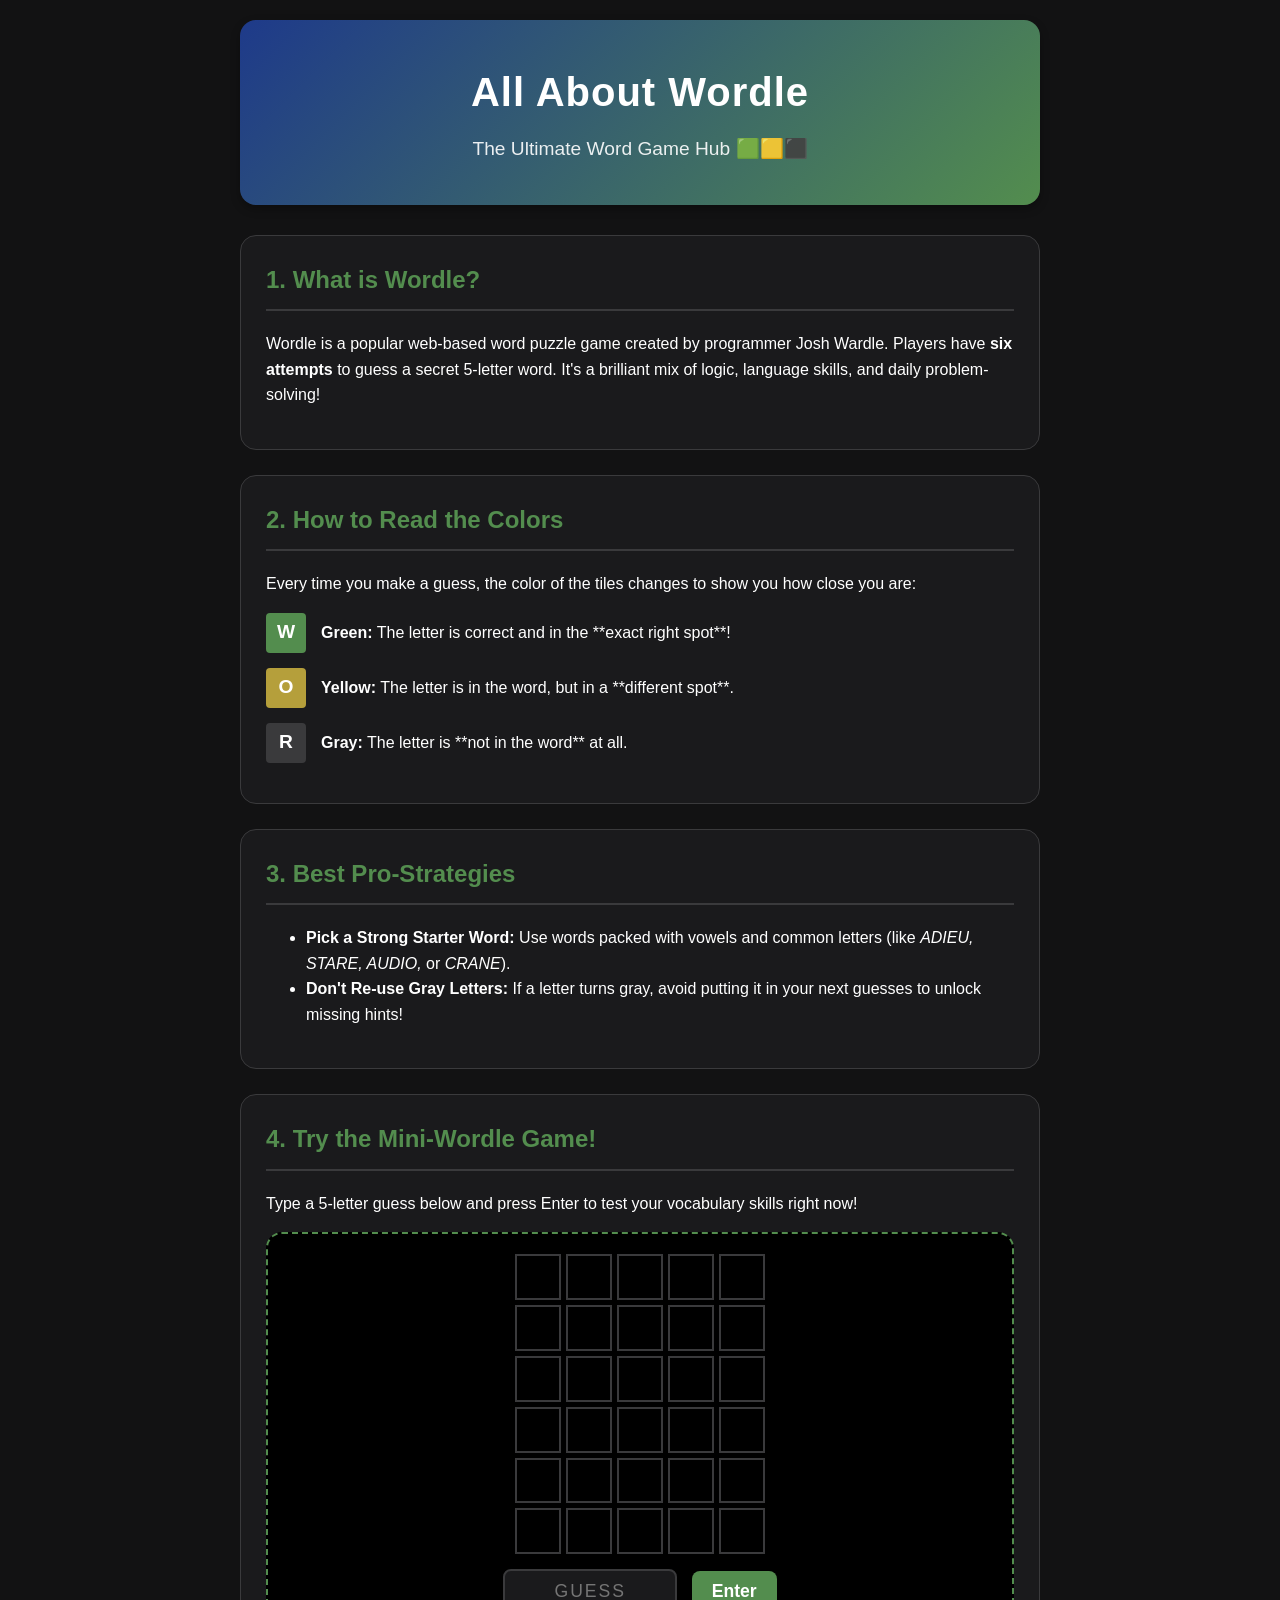
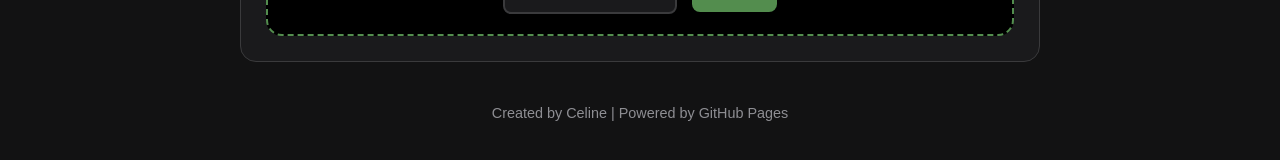
==== All about wordle.html @ fc1ab8c6 "Create All about wordle.html" ====
<!DOCTYPE html>
<html lang="en">
<head>
    <meta charset="UTF-8">
    <meta name="viewport" content="width=device-width, initial-scale=1.0">
    <title>All About Wordle 🟩🟨⬛</title>
    <style>
        /* Embedded styling to give this repository a sleek, custom dark mode look */
        :root {
            --green: #538d4e;
            --yellow: #b59f3b;
            --bg-dark: #121213;
            --card-dark: #1a1a1c;
            --border: #3a3a3c;
            --text: #ffffff;
        }

        body {
            font-family: -apple-system, BlinkMacSystemFont, "Segoe UI", Roboto, sans-serif;
            background-color: var(--bg-dark);
            color: var(--text);
            line-height: 1.6;
            margin: 0;
            padding: 20px;
        }

        .container {
            max-width: 800px;
            margin: 0 auto;
        }

        header {
            text-align: center;
            padding: 40px 0;
            background: linear-gradient(135deg, #1e3a8a, var(--green));
            color: white;
            border-radius: 16px;
            margin-bottom: 30px;
            box-shadow: 0 4px 10px rgba(0, 0, 0, 0.3);
        }

        h1 { margin: 0; font-size: 2.5rem; letter-spacing: 1px; }
        .subtitle { margin: 10px 0 0 0; opacity: 0.9; font-size: 1.2rem; }

        .card {
            background: var(--card-dark);
            padding: 25px;
            border-radius: 16px;
            margin-bottom: 25px;
            border: 1px solid var(--border);
        }

        h2 {
            color: var(--green);
            margin-top: 0;
            border-bottom: 2px solid var(--border);
            padding-bottom: 10px;
        }

        /* Color Guide Blocks */
        .color-example {
            display: flex;
            align-items: center;
            gap: 15px;
            margin: 15px 0;
        }

        .mini-tile {
            width: 40px;
            height: 40px;
            display: flex;
            justify-content: center;
            align-items: center;
            font-weight: bold;
            font-size: 1.2rem;
            border-radius: 4px;
        }

        .c-green { background-color: var(--green); }
        .c-yellow { background-color: var(--yellow); }
        .c-gray { background-color: var(--border); }

        /* Embedded Interactive Game Grid */
        .game-area {
            display: flex;
            flex-direction: column;
            align-items: center;
            background: #000000;
            padding: 20px;
            border-radius: 16px;
            border: 2px dashed var(--green);
        }

        #grid {
            display: grid;
            grid-template-rows: repeat(6, 1fr);
            grid-gap: 5px;
            width: 250px;
            height: 300px;
            margin-bottom: 15px;
        }

        .row {
            display: grid;
            grid-template-columns: repeat(5, 1fr);
            grid-gap: 5px;
        }

        .tile {
            border: 2px solid var(--border);
            display: flex;
            justify-content: center;
            align-items: center;
            font-size: 1.5rem;
            font-weight: bold;
            text-transform: uppercase;
        }

        .correct { background-color: var(--green); border-color: var(--green); }
        .present { background-color: var(--yellow); border-color: var(--yellow); }
        .absent { background-color: var(--border); border-color: var(--border); }

        #message {
            background: white;
            color: black;
            padding: 8px 16px;
            border-radius: 4px;
            font-weight: bold;
            margin-bottom: 10px;
            display: none;
        }

        input {
            background: var(--card-dark);
            color: white;
            border: 2px solid var(--border);
            padding: 10px;
            font-size: 1.1rem;
            border-radius: 8px;
            text-align: center;
            text-transform: uppercase;
            letter-spacing: 2px;
            width: 150px;
        }

        button.btn {
            background-color: var(--green);
            color: white;
            border: none;
            padding: 10px 20px;
            font-size: 1.1rem;
            border-radius: 8px;
            cursor: pointer;
            margin-left: 10px;
            font-weight: bold;
        }

        footer {
            text-align: center;
            margin-top: 40px;
            color: #8e8e93;
            font-size: 0.9rem;
        }
    </style>
</head>
<body>

<div class="container">

    <header>
        <h1>All About Wordle</h1>
        <p class="subtitle">The Ultimate Word Game Hub 🟩🟨⬛</p>
    </header>

    <!-- SECTION 1: WHAT IS WORDLE -->
    <div class="card">
        <h2>1. What is Wordle?</h2>
        <p>Wordle is a popular web-based word puzzle game created by programmer Josh Wardle. Players have <strong>six attempts</strong> to guess a secret 5-letter word. It's a brilliant mix of logic, language skills, and daily problem-solving!</p>
    </div>

    <!-- SECTION 2: HOW TO PLAY -->
    <div class="card">
        <h2>2. How to Read the Colors</h2>
        <p>Every time you make a guess, the color of the tiles changes to show you how close you are:</p>
        
        <div class="color-example">
            <div class="mini-tile c-green">W</div>
            <div><strong>Green:</strong> The letter is correct and in the **exact right spot**!</div>
        </div>

        <div class="color-example">
            <div class="mini-tile c-yellow">O</div>
            <div><strong>Yellow:</strong> The letter is in the word, but in a **different spot**.</div>
        </div>

        <div class="color-example">
            <div class="mini-tile c-gray">R</div>
            <div><strong>Gray:</strong> The letter is **not in the word** at all.</div>
        </div>
    </div>

    <!-- SECTION 3: TOP STRATEGIES -->
    <div class="card">
        <h2>3. Best Pro-Strategies</h2>
        <ul>
            <li><strong>Pick a Strong Starter Word:</strong> Use words packed with vowels and common letters (like <em>ADIEU, STARE, AUDIO,</em> or <em>CRANE</em>).</li>
            <li><strong>Don't Re-use Gray Letters:</strong> If a letter turns gray, avoid putting it in your next guesses to unlock missing hints!</li>
        </ul>
    </div>

    <!-- SECTION 4: LIVE INTERACTIVE MINI-GAME -->
    <div class="card">
        <h2>4. Try the Mini-Wordle Game!</h2>
        <p>Type a 5-letter guess below and press Enter to test your vocabulary skills right now!</p>
        
        <div class="game-area">
            <div id="message"></div>
            <div id="grid"></div>
            <div>
                <input type="text" id="guessInput" maxlength="5" placeholder="GUESS">
                <button class="btn" onclick="submitGuess()">Enter</button>
            </div>
        </div>
    </div>

    <footer>
        <p>Created by Celine | Powered by GitHub Pages</p>
    </footer>

</div>

<script>
    // Hidden word pool for the mini game
    const SECRETS = ["words", "games", "logic", "codes", "smart"];
    const TARGET_WORD = SECRETS[Math.floor(Math.random() * SECRETS.length)];
    let attempts = 0;
    const maxAttempts = 6;

    // Generate the board tiles
    const grid = document.getElementById("grid");
    for (let i = 0; i < maxAttempts; i++) {
        let row = document.createElement("div");
        row.className = "row";
        for (let j = 0; j < 5; j++) {
            let tile = document.createElement("div");
            tile.className = "tile";
            row.appendChild(tile);
        }
        grid.appendChild(row);
    }

    function submitGuess() {
        const input = document.getElementById("guessInput");
        let guess = input.value.toLowerCase().trim();
        const msg = document.getElementById("message");

        if (guess.length !== 5) {
            msg.textContent = "Must be exactly 5 letters!";
            msg.style.display = "block";
            return;
        }
        msg.style.display = "none";

        let rows = document.getElementsByClassName("row");
        let tiles = rows[attempts].children;

        // Apply colors
        for (let i = 0; i < 5; i++) {
            tiles[i].textContent = guess[i];
            if (guess[i] === TARGET_WORD[i]) {
                tiles[i].classList.add("correct");
            } else if (TARGET_WORD.includes(guess[i])) {
                tiles[i].classList.add("present");
            } else {
                tiles[i].classList.add("absent");
            }
        }

        if (guess === TARGET_WORD) {
            msg.textContent = "🎉 You got it! Amazing job!";
            msg.style.display = "block";
            input.disabled = true;
            return;
        }

        attempts++;
        input.value = "";

        if (attempts >= maxAttempts) {
            msg.textContent = `Game Over! The word was: ${TARGET_WORD.toUpperCase()}`;
            msg.style.display = "block";
            input.disabled = true;
        }
    }
</script>

</body>
</html>
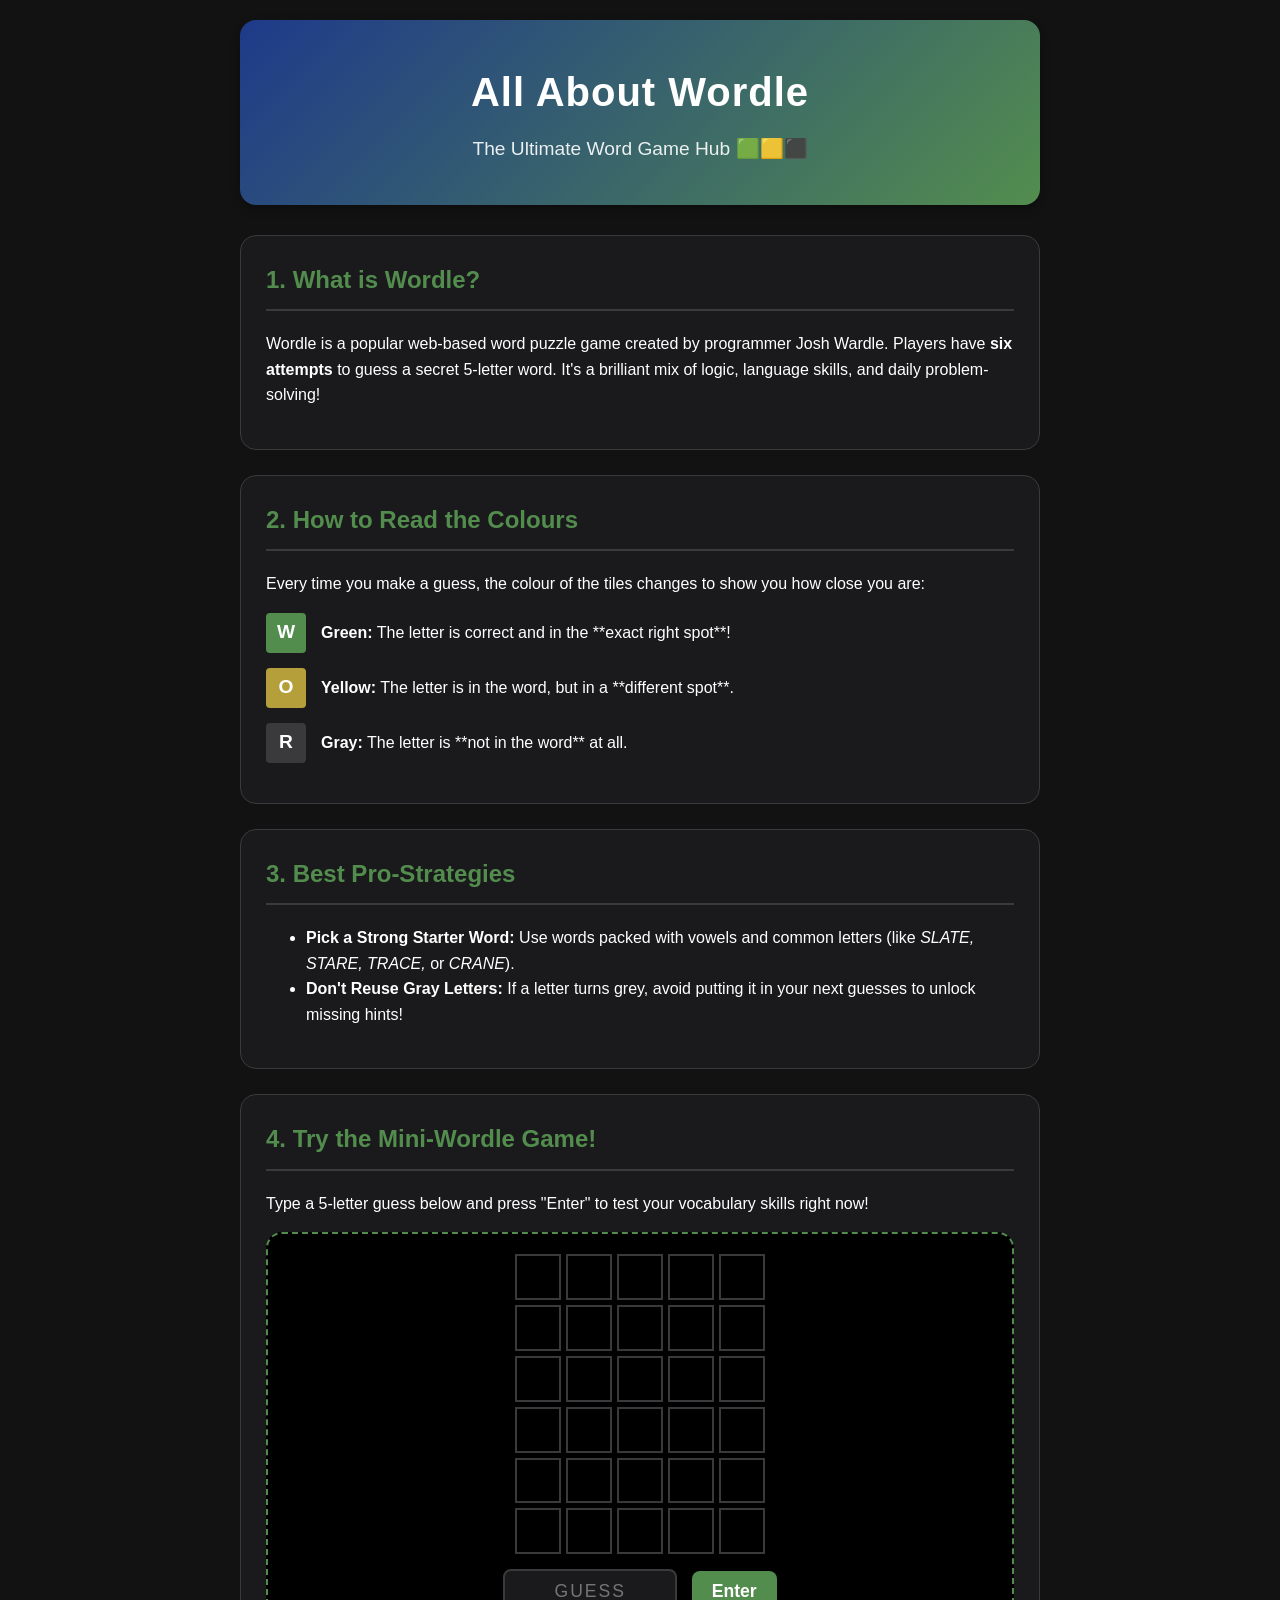
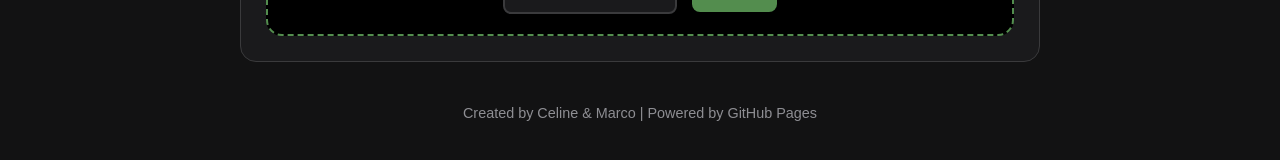
==== commit a6e04bb6: "Spellchecked your work, added collab section and also extended wordlists" ====
--- a/All about wordle.html
+++ b/All about wordle.html
@@ -16,7 +16,7 @@
         }
 
         body {
-            font-family: -apple-system, BlinkMacSystemFont, "Segoe UI", Roboto, sans-serif;
+            font-family: "Campton", "NYTFranklin", "Clear Sans", "Noto Sans", "Arial", -apple-system, BlinkMacSystemFont, "Segoe UI", Roboto, sans-serif;
             background-color: var(--bg-dark);
             color: var(--text);
             line-height: 1.6;
@@ -180,8 +180,8 @@
 
     <!-- SECTION 2: HOW TO PLAY -->
     <div class="card">
-        <h2>2. How to Read the Colors</h2>
-        <p>Every time you make a guess, the color of the tiles changes to show you how close you are:</p>
+        <h2>2. How to Read the Colours</h2>
+        <p>Every time you make a guess, the colour of the tiles changes to show you how close you are:</p>
         
         <div class="color-example">
             <div class="mini-tile c-green">W</div>
@@ -203,15 +203,15 @@
     <div class="card">
         <h2>3. Best Pro-Strategies</h2>
         <ul>
-            <li><strong>Pick a Strong Starter Word:</strong> Use words packed with vowels and common letters (like <em>ADIEU, STARE, AUDIO,</em> or <em>CRANE</em>).</li>
-            <li><strong>Don't Re-use Gray Letters:</strong> If a letter turns gray, avoid putting it in your next guesses to unlock missing hints!</li>
+            <li><strong>Pick a Strong Starter Word:</strong> Use words packed with vowels and common letters (like <em>SLATE, STARE, TRACE,</em> or <em>CRANE</em>).</li>
+            <li><strong>Don't Reuse Gray Letters:</strong> If a letter turns grey, avoid putting it in your next guesses to unlock missing hints!</li>
         </ul>
     </div>
 
     <!-- SECTION 4: LIVE INTERACTIVE MINI-GAME -->
     <div class="card">
         <h2>4. Try the Mini-Wordle Game!</h2>
-        <p>Type a 5-letter guess below and press Enter to test your vocabulary skills right now!</p>
+        <p>Type a 5-letter guess below and press "Enter" to test your vocabulary skills right now!</p>
         
         <div class="game-area">
             <div id="message"></div>
@@ -224,14 +224,14 @@
     </div>
 
     <footer>
-        <p>Created by Celine | Powered by GitHub Pages</p>
+        <p>Created by Celine & Marco | Powered by GitHub Pages</p>
     </footer>
 
 </div>
 
 <script>
     // Hidden word pool for the mini game
-    const SECRETS = ["words", "games", "logic", "codes", "smart"];
+    const SECRETS = ["words", "games", "logic", "codes", "smart", "apple", "board", "green", "white", "glass", "place", "black", "found", "light", "dance", "plays", "given", "print", "false", "trace"];
     const TARGET_WORD = SECRETS[Math.floor(Math.random() * SECRETS.length)];
     let attempts = 0;
     const maxAttempts = 6;
